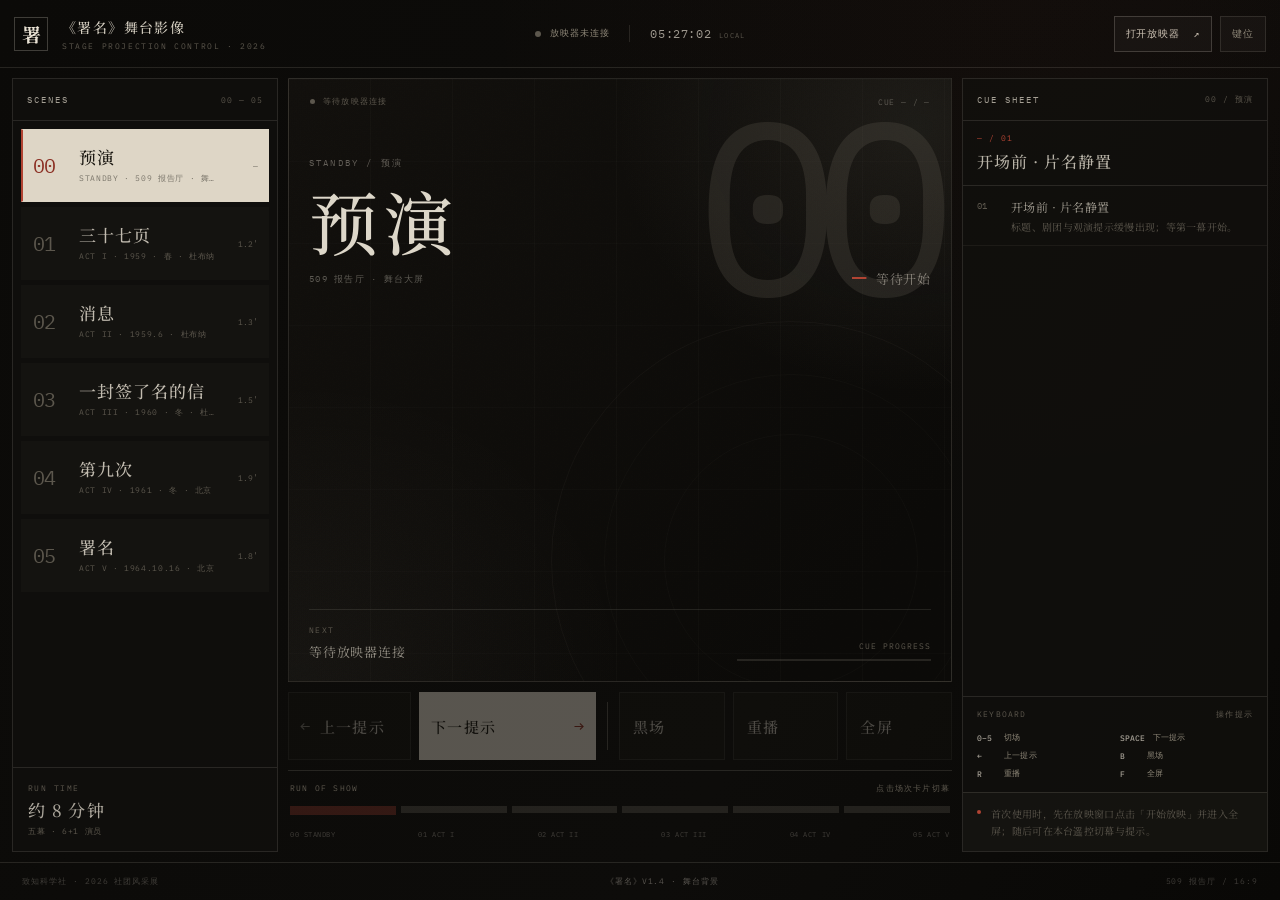
==== index.html @ f8283609 "test" ====
<!doctype html>
<html lang="zh-CN">
<head>
  <meta charset="utf-8" />
  <meta name="viewport" content="width=device-width, initial-scale=1" />
  <title>《署名》· 播控台</title>
  <link rel="stylesheet" href="css/console.css" />
</head>
<body>
  <div class="console-app">
    <header class="topbar">
      <div class="brand">
        <div class="brand-seal">署</div>
        <div class="brand-copy">
          <strong>《署名》舞台影像</strong>
          <span>STAGE PROJECTION CONTROL · 2026</span>
        </div>
      </div>

      <div class="topbar-center">
        <div class="connection" id="connection">
          <span class="connection-dot"></span>
          <span id="connectionLabel">放映器未连接</span>
        </div>
        <div class="topbar-rule"></div>
        <div class="clock">
          <span id="clock">--:--:--</span>
          <small>LOCAL</small>
        </div>
      </div>

      <div class="topbar-actions">
        <button class="ghost-btn" id="openStage" type="button">
          打开放映器
          <span>↗</span>
        </button>
        <button class="ghost-btn compact" id="helpToggle" type="button" aria-label="显示键盘操作">
          键位
        </button>
      </div>
    </header>

    <main class="workspace">
      <aside class="panel acts-panel">
        <div class="panel-head">
          <span class="panel-kicker">SCENES</span>
          <span class="panel-meta">00 — 05</span>
        </div>
        <div class="act-list" id="actList"></div>
        <div class="acts-foot">
          <span class="foot-label">RUN TIME</span>
          <strong>约 8 分钟</strong>
          <span class="foot-note">五幕 · 6+1 演员</span>
        </div>
      </aside>

      <section class="center-panel">
        <div class="monitor" id="monitor">
          <div class="monitor-grid"></div>
          <div class="monitor-noise"></div>
          <div class="monitor-head">
            <div class="monitor-status">
              <span class="live-dot" id="liveDot"></span>
              <span id="monitorStatus">等待放映器连接</span>
            </div>
            <div class="monitor-code" id="monitorCode">CUE — / —</div>
          </div>

          <div class="monitor-content">
            <div class="monitor-actno" id="monitorActNo">00</div>
            <div class="monitor-title-wrap">
              <div class="monitor-kicker" id="monitorKicker">STANDBY / 预演</div>
              <h1 class="monitor-title" id="monitorTitle">预演</h1>
              <div class="monitor-place" id="monitorPlace">509 报告厅 · 舞台大屏</div>
            </div>
            <div class="monitor-cue" id="monitorCue">
              <span class="monitor-cue-index">01</span>
              <span class="monitor-cue-label">场景待机</span>
            </div>
          </div>

          <div class="monitor-bottom">
            <div class="monitor-next">
              <span>NEXT</span>
              <strong id="nextCueLabel">等待放映器连接</strong>
            </div>
            <div class="monitor-progress">
              <span class="monitor-progress-label">CUE PROGRESS</span>
              <div class="progress-track"><span id="progressFill"></span></div>
            </div>
          </div>
        </div>

        <div class="transport">
          <button class="transport-btn" id="prevCue" type="button">
            <span class="transport-arrow">←</span>
            <span><strong>上一提示</strong><small>PREV CUE</small></span>
          </button>
          <button class="transport-btn primary" id="nextCue" type="button">
            <span><strong>下一提示</strong><small>NEXT CUE</small></span>
            <span class="transport-arrow">→</span>
          </button>
          <div class="transport-divider"></div>
          <button class="transport-btn small" id="blackout" type="button">
            <span><strong>黑场</strong><small>BLACKOUT · B</small></span>
          </button>
          <button class="transport-btn small" id="resetAct" type="button">
            <span><strong>重播</strong><small>RESTART · R</small></span>
          </button>
          <button class="transport-btn small" id="fullscreen" type="button">
            <span><strong>全屏</strong><small>FULLSCREEN · F</small></span>
          </button>
        </div>

        <div class="runline">
          <div class="runline-title">
            <span>RUN OF SHOW</span>
            <span id="runlineHint">点击场次卡片切幕</span>
          </div>
          <div class="runline-track" id="runlineTrack"></div>
        </div>
      </section>

      <aside class="panel cue-panel">
        <div class="panel-head">
          <span class="panel-kicker">CUE SHEET</span>
          <span class="panel-meta" id="cuePanelAct">00 / 预演</span>
        </div>
        <div class="cue-panel-current">
          <span class="cue-panel-index" id="cuePanelIndex">00 / 01</span>
          <strong id="cuePanelTitle">场景待机</strong>
        </div>
        <div class="cue-list" id="cueList"></div>
        <div class="key-help" id="keyHelp">
          <div class="key-help-head"><span>KEYBOARD</span><span>操作提示</span></div>
          <div class="key-grid">
            <span><b>0–5</b>切场</span>
            <span><b>SPACE</b>下一提示</span>
            <span><b>←</b>上一提示</span>
            <span><b>B</b>黑场</span>
            <span><b>R</b>重播</span>
            <span><b>F</b>全屏</span>
          </div>
        </div>
        <div class="cue-note">
          <span class="note-mark"></span>
          <p>首次使用时，先在放映窗口点击「开始放映」并进入全屏；随后可在本台遥控切幕与提示。</p>
        </div>
      </aside>
    </main>

    <footer class="footer">
      <span>致知科学社 · 2026 社团风采展</span>
      <span class="footer-center">《署名》V1.4 · 舞台背景</span>
      <span>509 报告厅 / 16:9</span>
    </footer>

    <div class="toast" id="toast"></div>
  </div>
  <script src="js/console.js"></script>
</body>
</html>
---- css/console.css ----
@font-face {
  font-family: "Noto Serif SC";
  src: url("../assets/fonts/subset/NotoSerifSC.woff2") format("woff2");
  font-weight: 200 900;
  font-style: normal;
  font-display: block;
}
@font-face {
  font-family: "Ma Shan Zheng";
  src: url("../assets/fonts/subset/MaShanZheng.woff2") format("woff2");
  font-weight: 400;
  font-style: normal;
  font-display: block;
}
@font-face {
  font-family: "IBM Plex Mono";
  src: url("../assets/fonts/subset/IBMPlexMono-Regular.woff2") format("woff2");
  font-weight: 400;
  font-style: normal;
  font-display: block;
}
@font-face {
  font-family: "IBM Plex Mono";
  src: url("../assets/fonts/subset/IBMPlexMono-Medium.woff2") format("woff2");
  font-weight: 500;
  font-style: normal;
  font-display: block;
}

:root {
  --bg: #0b0a08;
  --panel: #11100d;
  --panel-2: #15130f;
  --paper: #e4ddcf;
  --muted: #8e8778;
  --muted-2: #5c574d;
  --line: rgba(228, 221, 207, 0.12);
  --line-strong: rgba(228, 221, 207, 0.2);
  --red: #b14433;
  --red-deep: #8b2f23;
  --serif: "Noto Serif SC", "Songti SC", "SimSun", serif;
  --mono: "IBM Plex Mono", "Consolas", monospace;
  --hand: "Ma Shan Zheng", "KaiTi", serif;
  --ease: cubic-bezier(0.16, 1, 0.3, 1);
}

* {
  box-sizing: border-box;
}

html,
body {
  width: 100%;
  height: 100%;
  margin: 0;
  overflow: hidden;
  background: var(--bg);
}

body {
  color: var(--paper);
  font-family: var(--serif);
  -webkit-font-smoothing: antialiased;
}

button {
  padding: 0;
  color: inherit;
  border: 0;
  background: none;
  font: inherit;
  cursor: pointer;
}

.console-app {
  display: grid;
  grid-template-rows: 68px minmax(0, 1fr) 38px;
  width: 100vw;
  height: 100vh;
  background:
    radial-gradient(ellipse at 80% 0%, rgba(170, 62, 43, 0.04), transparent 38%),
    linear-gradient(120deg, #0b0a08, #0d0c0a 65%, #090806);
}

/* ---------- topbar ---------- */

.topbar {
  display: flex;
  align-items: center;
  justify-content: space-between;
  padding: 0 22px;
  border-bottom: 1px solid var(--line);
}
.brand {
  display: flex;
  align-items: center;
  gap: 14px;
  min-width: 280px;
}
.brand-seal {
  display: grid;
  place-items: center;
  width: 34px;
  height: 34px;
  color: #e8e1d3;
  border: 1px solid rgba(228, 221, 207, 0.24);
  font-family: var(--serif);
  font-size: 19px;
  font-weight: 700;
  line-height: 1;
}
.brand-copy {
  display: flex;
  flex-direction: column;
  gap: 4px;
}
.brand-copy strong {
  color: rgba(232, 225, 211, 0.9);
  font-size: 16px;
  font-weight: 500;
  letter-spacing: 0.1em;
}
.brand-copy span {
  color: var(--muted-2);
  font-family: var(--mono);
  font-size: 8px;
  letter-spacing: 0.2em;
}
.topbar-center {
  display: flex;
  align-items: center;
  justify-content: center;
  gap: 20px;
  color: var(--muted);
  font-family: var(--mono);
  font-size: 9px;
  letter-spacing: 0.1em;
}
.connection {
  display: flex;
  align-items: center;
  gap: 9px;
}
.connection-dot {
  width: 6px;
  height: 6px;
  border-radius: 50%;
  background: var(--muted-2);
  box-shadow: 0 0 0 rgba(74, 133, 91, 0);
  transition: background 0.3s ease, box-shadow 0.3s ease;
}
.connection.is-online .connection-dot {
  background: #6da27a;
  box-shadow: 0 0 12px rgba(109, 162, 122, 0.55);
}
.connection.is-online #connectionLabel {
  color: rgba(179, 200, 180, 0.72);
}
.topbar-rule {
  width: 1px;
  height: 17px;
  background: var(--line);
}
.clock {
  display: flex;
  align-items: baseline;
  gap: 8px;
}
.clock span {
  color: rgba(232, 225, 211, 0.66);
  font-family: var(--mono);
  font-size: 12px;
  letter-spacing: 0.05em;
}
.clock small {
  color: var(--muted-2);
  font-family: var(--mono);
  font-size: 7px;
  letter-spacing: 0.16em;
}
.topbar-actions {
  display: flex;
  align-items: center;
  justify-content: flex-end;
  gap: 8px;
  min-width: 280px;
}
.ghost-btn {
  display: inline-flex;
  align-items: center;
  gap: 14px;
  min-height: 36px;
  padding: 0 15px;
  color: rgba(229, 218, 201, 0.88);
  border: 1px solid rgba(228, 221, 207, 0.2);
  background: rgba(228, 221, 207, 0.03);
  font-family: var(--mono);
  font-size: 10px;
  letter-spacing: 0.08em;
  transition:
    background 0.22s ease,
    border-color 0.22s ease,
    color 0.22s ease;
}
.ghost-btn:hover {
  border-color: rgba(228, 221, 207, 0.5);
  background: rgba(228, 221, 207, 0.08);
}
.ghost-btn:focus-visible,
.transport-btn:focus-visible,
.act-card:focus-visible,
.cue-item:focus-visible {
  outline: 1px solid var(--red);
  outline-offset: 2px;
}
.ghost-btn.compact {
  padding: 0 11px;
  color: var(--muted);
  border-color: var(--line);
}
.ghost-btn.nudge {
  border-color: var(--red);
}

/* ---------- workspace ---------- */

.workspace {
  display: grid;
  grid-template-columns: 304px minmax(0, 1fr) 344px;
  gap: 14px;
  min-height: 0;
  padding: 14px 18px 12px;
}

.panel {
  min-height: 0;
  border: 1px solid var(--line);
  background: rgba(17, 16, 13, 0.8);
}
.panel-head {
  display: flex;
  align-items: center;
  justify-content: space-between;
  height: 42px;
  padding: 0 14px;
  border-bottom: 1px solid var(--line);
}
.panel-kicker {
  color: rgba(228, 221, 207, 0.7);
  font-family: var(--mono);
  font-size: 9px;
  letter-spacing: 0.22em;
}
.panel-meta {
  color: var(--muted-2);
  font-family: var(--mono);
  font-size: 8px;
  letter-spacing: 0.12em;
}

/* ---------- act list ---------- */

.acts-panel {
  display: flex;
  flex-direction: column;
}
.act-list {
  display: flex;
  flex-direction: column;
  gap: 5px;
  padding: 8px;
}
.act-card {
  position: relative;
  display: grid;
  grid-template-columns: 36px minmax(0, 1fr) 30px;
  gap: 10px;
  align-items: center;
  min-height: 73px;
  padding: 11px 10px;
  text-align: left;
  border: 1px solid transparent;
  border-left: 2px solid transparent;
  background: rgba(228, 221, 207, 0.018);
  transition:
    background 0.24s ease,
    border-color 0.24s ease,
    transform 0.24s var(--ease);
}
.act-card:hover {
  background: rgba(228, 221, 207, 0.055);
  border-color: rgba(228, 221, 207, 0.14);
}
.act-card.is-active {
  color: #1a1711;
  background: #ded6c6;
  border-color: #ded6c6;
  border-left-color: var(--red);
}
.act-card.is-active .act-no {
  color: var(--red-deep);
}
.act-card.is-active .act-sub,
.act-card.is-active .act-time {
  color: rgba(26, 23, 17, 0.5);
}
.act-no {
  color: var(--muted-2);
  font-family: var(--mono);
  font-size: 20px;
  font-weight: 400;
  letter-spacing: -0.05em;
  transition: color 0.24s ease;
}
.act-copy {
  display: flex;
  min-width: 0;
  flex-direction: column;
  gap: 5px;
}
.act-name {
  overflow: hidden;
  color: rgba(232, 225, 211, 0.82);
  font-family: var(--serif);
  font-size: 17px;
  font-weight: 500;
  line-height: 1.2;
  letter-spacing: 0.06em;
  text-overflow: ellipsis;
  white-space: nowrap;
}
.act-card.is-active .act-name {
  color: #1a1711;
}
.act-sub {
  overflow: hidden;
  color: var(--muted-2);
  font-family: var(--mono);
  font-size: 8px;
  line-height: 1.4;
  letter-spacing: 0.08em;
  text-overflow: ellipsis;
  white-space: nowrap;
}
.act-time {
  color: var(--muted-2);
  font-family: var(--mono);
  font-size: 8px;
  text-align: right;
  letter-spacing: 0.02em;
}
.act-live {
  position: absolute;
  right: 9px;
  top: 8px;
  display: none;
  width: 4px;
  height: 4px;
  border-radius: 50%;
  background: var(--red);
}
.act-card.is-live .act-live {
  display: block;
}
.acts-foot {
  display: flex;
  flex-direction: column;
  gap: 4px;
  margin-top: auto;
  padding: 15px 15px 14px;
  border-top: 1px solid var(--line);
}
.foot-label {
  color: var(--muted-2);
  font-family: var(--mono);
  font-size: 8px;
  letter-spacing: 0.18em;
}
.acts-foot strong {
  color: rgba(232, 225, 211, 0.72);
  font-size: 17px;
  font-weight: 500;
  letter-spacing: 0.08em;
}
.foot-note {
  color: var(--muted-2);
  font-family: var(--mono);
  font-size: 8px;
  letter-spacing: 0.08em;
}

/* ---------- center / monitor ---------- */

.center-panel {
  display: flex;
  min-width: 0;
  min-height: 0;
  flex-direction: column;
  gap: 10px;
}
.monitor {
  position: relative;
  flex: 1;
  min-height: 0;
  overflow: hidden;
  border: 1px solid var(--line);
  background:
    radial-gradient(ellipse at 95% 8%, var(--tone-soft, rgba(173, 52, 38, 0.12)), transparent 34%),
    radial-gradient(ellipse at 2% 100%, rgba(228, 221, 207, 0.035), transparent 36%),
    linear-gradient(130deg, #12100d, #0b0a08 86%);
}
.monitor::after {
  content: "";
  position: absolute;
  inset: 0;
  pointer-events: none;
  background-image: url("../assets/img/grain.svg");
  background-size: 300px;
  opacity: 0.08;
  mix-blend-mode: soft-light;
}
.monitor-grid {
  position: absolute;
  inset: 0;
  opacity: 0.4;
  background-image:
    linear-gradient(90deg, transparent 0 calc(100% - 1px), rgba(228, 221, 207, 0.05) calc(100% - 1px) 100%),
    linear-gradient(0deg, transparent 0 calc(100% - 1px), rgba(228, 221, 207, 0.04) calc(100% - 1px) 100%);
  background-size: 82px 82px;
  pointer-events: none;
}
.monitor-noise {
  position: absolute;
  right: -80px;
  bottom: -120px;
  width: 480px;
  height: 480px;
  border: 1px solid rgba(228, 221, 207, 0.06);
  border-radius: 50%;
  opacity: 0.6;
}
.monitor-noise::before,
.monitor-noise::after {
  content: "";
  position: absolute;
  border: 1px solid rgba(228, 221, 207, 0.04);
  border-radius: 50%;
}
.monitor-noise::before {
  inset: 52px;
}
.monitor-noise::after {
  inset: 112px;
}
.monitor-head {
  position: relative;
  z-index: 2;
  display: flex;
  align-items: center;
  justify-content: space-between;
  padding: 17px 21px 0;
  color: var(--muted-2);
  font-family: var(--mono);
  font-size: 8px;
  letter-spacing: 0.15em;
}
.monitor-status {
  display: flex;
  align-items: center;
  gap: 8px;
}
.live-dot {
  width: 5px;
  height: 5px;
  border-radius: 50%;
  background: var(--muted-2);
}
.monitor-status.is-live .live-dot {
  background: #6da27a;
  box-shadow: 0 0 10px rgba(109, 162, 122, 0.5);
}
.monitor-status.is-live {
  color: rgba(167, 189, 169, 0.65);
}
.monitor-code {
  color: rgba(228, 221, 207, 0.33);
  letter-spacing: 0.1em;
}
.monitor-content {
  position: relative;
  z-index: 2;
  display: flex;
  align-items: flex-end;
  justify-content: space-between;
  gap: 20px;
  padding: clamp(26px, 5.6vh, 60px) 30px 0;
}
.monitor-actno {
  position: absolute;
  right: 22px;
  top: 50%;
  color: var(--tone, rgba(228, 221, 207, 0.12));
  font-family: var(--mono);
  font-size: clamp(130px, 19vw, 280px);
  font-weight: 400;
  line-height: 0.72;
  letter-spacing: -0.12em;
  opacity: 0.16;
  pointer-events: none;
  transform: translateY(-50%);
}
.monitor-title-wrap {
  position: relative;
  z-index: 2;
  min-width: 0;
  padding-bottom: 16px;
}
.monitor-kicker {
  color: rgba(228, 221, 207, 0.38);
  font-family: var(--mono);
  font-size: 9px;
  letter-spacing: 0.24em;
}
.monitor-title {
  max-width: 680px;
  margin: 12px 0 0;
  color: rgba(237, 230, 216, 0.93);
  font-family: var(--serif);
  font-size: clamp(42px, 5.4vw, 76px);
  font-weight: 500;
  line-height: 1.1;
  letter-spacing: 0.08em;
}
.monitor-place {
  margin-top: 15px;
  color: rgba(228, 221, 207, 0.36);
  font-family: var(--mono);
  font-size: 9px;
  letter-spacing: 0.14em;
}
.monitor-cue {
  position: relative;
  z-index: 2;
  display: flex;
  max-width: 260px;
  align-items: flex-end;
  gap: 11px;
  padding-bottom: 14px;
  text-align: right;
}
.monitor-cue-index {
  color: var(--red);
  font-family: var(--mono);
  font-size: 24px;
  line-height: 1;
  letter-spacing: -0.06em;
}
.monitor-cue-label {
  color: rgba(228, 221, 207, 0.52);
  font-family: var(--serif);
  font-size: 13px;
  line-height: 1.5;
  letter-spacing: 0.06em;
}
.monitor-bottom {
  position: absolute;
  left: 30px;
  right: 30px;
  bottom: 20px;
  z-index: 2;
  display: flex;
  align-items: flex-end;
  justify-content: space-between;
  gap: 40px;
  padding-top: 15px;
  border-top: 1px solid rgba(228, 221, 207, 0.11);
}
.monitor-next {
  max-width: 62%;
  display: flex;
  flex-direction: column;
  gap: 7px;
}
.monitor-next span {
  color: var(--muted-2);
  font-family: var(--mono);
  font-size: 8px;
  letter-spacing: 0.18em;
}
.monitor-next strong {
  overflow: hidden;
  color: rgba(228, 221, 207, 0.6);
  font-family: var(--serif);
  font-size: 13px;
  font-weight: 400;
  letter-spacing: 0.06em;
  text-overflow: ellipsis;
  white-space: nowrap;
}
.monitor-progress {
  display: flex;
  width: 194px;
  flex-direction: column;
  gap: 8px;
}
.monitor-progress-label {
  color: var(--muted-2);
  font-family: var(--mono);
  font-size: 8px;
  letter-spacing: 0.12em;
  text-align: right;
}
.progress-track {
  width: 100%;
  height: 2px;
  background: rgba(228, 221, 207, 0.12);
}
.progress-track span {
  display: block;
  width: 0%;
  height: 100%;
  background: var(--red);
  transition: width 0.6s var(--ease);
}

/* ---------- transport ---------- */

.transport {
  display: flex;
  gap: 8px;
  min-height: 68px;
}
.transport-btn {
  display: flex;
  align-items: center;
  gap: 18px;
  padding: 0 18px;
  border: 1px solid var(--line);
  background: rgba(228, 221, 207, 0.025);
  color: rgba(232, 225, 211, 0.8);
  text-align: left;
  transition:
    background 0.2s ease,
    border-color 0.2s ease,
    color 0.2s ease;
}
.transport-btn:hover {
  border-color: rgba(228, 221, 207, 0.32);
  background: rgba(228, 221, 207, 0.06);
}
.transport-btn strong {
  display: block;
  font-family: var(--serif);
  font-size: 15px;
  font-weight: 500;
  letter-spacing: 0.08em;
  white-space: nowrap;
}
.transport-btn small {
  display: block;
  margin-top: 5px;
  color: var(--muted-2);
  font-family: var(--mono);
  font-size: 7px;
  letter-spacing: 0.12em;
  white-space: nowrap;
}
.transport-btn.primary {
  flex: 1.42;
  justify-content: space-between;
  color: #17140f;
  background: #e1d9ca;
  border-color: #e1d9ca;
}
.transport-btn.primary small {
  color: rgba(23, 20, 15, 0.44);
}
.transport-btn.primary:hover {
  background: #f0e8d9;
  border-color: #f0e8d9;
}
.transport-btn.primary .transport-arrow {
  color: var(--red-deep);
}
.transport-btn:not(.primary):not(.small) {
  flex: 0.92;
}
.transport-btn.small {
  flex: 0.72;
  padding: 0 13px;
}
.transport-arrow {
  color: rgba(228, 221, 207, 0.5);
  font-family: var(--mono);
  font-size: 17px;
  font-weight: 400;
}
.transport-divider {
  width: 1px;
  margin: 10px 3px;
  background: var(--line);
}
.transport-btn.is-on {
  color: #e8dfd0;
  border-color: rgba(177, 68, 51, 0.6);
  background: rgba(177, 68, 51, 0.12);
}
.transport-btn:disabled {
  cursor: default;
  opacity: 0.36;
}

/* ---------- runline ---------- */

.runline {
  min-height: 82px;
  padding: 12px 2px 0;
  border-top: 1px solid var(--line);
}
.runline-title {
  display: flex;
  justify-content: space-between;
  color: var(--muted-2);
  font-family: var(--mono);
  font-size: 8px;
  letter-spacing: 0.15em;
}
.runline-hint {
  color: rgba(228, 221, 207, 0.28);
}
.runline-track {
  display: flex;
  gap: 5px;
  margin-top: 12px;
}
.runline-step {
  position: relative;
  flex: 1;
  height: 7px;
  padding: 0;
  overflow: hidden;
  background: rgba(228, 221, 207, 0.1);
  transition:
    background 0.3s ease,
    height 0.3s ease;
}
.runline-step .step-fill {
  display: block;
  width: 0%;
  height: 100%;
  background: rgba(228, 221, 207, 0.45);
  transition: width 0.5s var(--ease);
}
.runline-step.is-past .step-fill {
  width: 100%;
  background: rgba(228, 221, 207, 0.3);
}
.runline-step.is-active {
  height: 9px;
  background: rgba(177, 68, 51, 0.24);
}
.runline-step.is-active .step-fill {
  width: 100%;
  background: var(--red);
}
.runline-step span {
  position: absolute;
  left: 0;
  top: 14px;
  color: transparent;
  font-family: var(--mono);
  font-size: 7px;
}
.runline-labels {
  display: flex;
  justify-content: space-between;
  margin-top: 15px;
  color: rgba(228, 221, 207, 0.24);
  font-family: var(--mono);
  font-size: 7px;
  letter-spacing: 0.08em;
}

/* ---------- cue panel ---------- */

.cue-panel {
  display: flex;
  flex-direction: column;
  min-height: 0;
}
.cue-panel-current {
  min-height: 63px;
  padding: 12px 14px;
  border-bottom: 1px solid var(--line);
}
.cue-panel-index {
  display: block;
  color: var(--red);
  font-family: var(--mono);
  font-size: 8px;
  letter-spacing: 0.12em;
}
.cue-panel-current strong {
  display: block;
  overflow: hidden;
  margin-top: 7px;
  color: rgba(232, 225, 211, 0.78);
  font-family: var(--serif);
  font-size: 16px;
  font-weight: 500;
  letter-spacing: 0.06em;
  text-overflow: ellipsis;
  white-space: nowrap;
}
.cue-list {
  flex: 1;
  min-height: 118px;
  overflow-y: auto;
  scrollbar-width: thin;
  scrollbar-color: rgba(228, 221, 207, 0.15) transparent;
}
.cue-list::-webkit-scrollbar {
  width: 4px;
}
.cue-list::-webkit-scrollbar-thumb {
  background: rgba(228, 221, 207, 0.15);
}
.cue-item {
  display: grid;
  width: 100%;
  grid-template-columns: 24px minmax(0, 1fr);
  gap: 10px;
  padding: 11px 14px;
  text-align: left;
  border-top: 1px solid transparent;
  border-bottom: 1px solid rgba(228, 221, 207, 0.06);
  transition:
    background 0.2s ease,
    border-color 0.2s ease;
}
.cue-item:hover {
  background: rgba(228, 221, 207, 0.045);
}
.cue-item.is-active {
  border-left: 2px solid var(--red);
  background: rgba(177, 68, 51, 0.08);
}
.cue-num {
  padding-top: 2px;
  color: var(--muted-2);
  font-family: var(--mono);
  font-size: 9px;
}
.cue-item.is-active .cue-num {
  color: var(--red);
}
.cue-copy {
  display: flex;
  min-width: 0;
  flex-direction: column;
  gap: 4px;
}
.cue-copy strong {
  overflow: hidden;
  color: rgba(228, 221, 207, 0.7);
  font-family: var(--serif);
  font-size: 12px;
  font-weight: 400;
  letter-spacing: 0.04em;
  text-overflow: ellipsis;
  white-space: nowrap;
}
.cue-copy small {
  overflow: hidden;
  color: var(--muted-2);
  font-family: var(--serif);
  font-size: 10px;
  line-height: 1.5;
  letter-spacing: 0.03em;
  text-overflow: ellipsis;
  white-space: nowrap;
}
.cue-item.is-active .cue-copy strong {
  color: rgba(241, 232, 218, 0.9);
}
.key-help {
  padding: 12px 14px 13px;
  border-top: 1px solid var(--line);
}
.key-help-head {
  display: flex;
  justify-content: space-between;
  color: var(--muted-2);
  font-family: var(--mono);
  font-size: 8px;
  letter-spacing: 0.15em;
}
.key-grid {
  display: grid;
  grid-template-columns: 1fr 1fr;
  gap: 7px 9px;
  margin-top: 12px;
  color: var(--muted);
  font-family: var(--mono);
  font-size: 8px;
  letter-spacing: 0.03em;
}
.key-grid span {
  display: flex;
  align-items: center;
  gap: 7px;
  white-space: nowrap;
}
.key-grid b {
  display: inline-block;
  min-width: 20px;
  color: rgba(228, 221, 207, 0.7);
  font-weight: 500;
  font-size: 8px;
}
.cue-note {
  display: flex;
  gap: 10px;
  padding: 12px 14px;
  border-top: 1px solid var(--line);
  background: rgba(228, 221, 207, 0.018);
}
.note-mark {
  flex: 0 0 auto;
  width: 4px;
  height: 4px;
  margin-top: 5px;
  border-radius: 50%;
  background: var(--red);
}
.cue-note p {
  margin: 0;
  color: var(--muted-2);
  font-family: var(--serif);
  font-size: 10px;
  line-height: 1.7;
  letter-spacing: 0.03em;
}

/* ---------- footer ---------- */

.footer {
  display: flex;
  align-items: center;
  justify-content: space-between;
  padding: 0 22px;
  border-top: 1px solid var(--line);
  color: rgba(228, 221, 207, 0.24);
  font-family: var(--mono);
  font-size: 8px;
  letter-spacing: 0.12em;
}
.footer-center {
  color: rgba(228, 221, 207, 0.34);
}

/* ---------- toast ---------- */

.toast {
  position: fixed;
  left: 50%;
  bottom: 48px;
  z-index: 100;
  padding: 9px 15px;
  color: rgba(18, 16, 12, 0.9);
  background: #e3dbcb;
  font-family: var(--mono);
  font-size: 10px;
  letter-spacing: 0.06em;
  opacity: 0;
  transform: translate(-50%, 10px);
  transition:
    opacity 0.25s ease,
    transform 0.25s var(--ease);
  pointer-events: none;
}
.toast.is-visible {
  opacity: 1;
  transform: translate(-50%, 0);
}

/* ---------- responsive ---------- */

@media (max-width: 1280px) {
  .workspace {
    grid-template-columns: 266px minmax(0, 1fr) 306px;
    gap: 10px;
    padding: 10px 12px;
  }
  .topbar {
    padding: 0 14px;
  }
  .brand-copy strong {
    font-size: 14px;
  }
  .ghost-btn {
    padding: 0 11px;
  }
  .transport-btn {
    padding: 0 11px;
    gap: 10px;
  }
  .transport-btn small {
    display: none;
  }
  .monitor-content {
    padding-left: 20px;
    padding-right: 20px;
  }
  .monitor-bottom {
    left: 20px;
    right: 20px;
  }
}

@media (max-width: 1060px) {
  body {
    overflow: auto;
  }
  .console-app {
    height: auto;
    min-height: 100vh;
    grid-template-rows: 64px auto 34px;
  }
  .topbar-center {
    display: none;
  }
  .workspace {
    grid-template-columns: 240px minmax(0, 1fr);
    min-height: 720px;
  }
  .cue-panel {
    display: none;
  }
  .transport-btn.small {
    display: none;
  }
}

@media (max-height: 800px) and (min-width: 1061px) {
  .console-app {
    grid-template-rows: 60px minmax(0, 1fr) 31px;
  }
  .workspace {
    padding-top: 10px;
    padding-bottom: 8px;
    gap: 9px;
  }
  .act-card {
    min-height: 65px;
    padding: 8px 9px;
  }
  .act-list {
    gap: 3px;
    padding: 6px;
  }
  .panel-head {
    height: 36px;
  }
  .acts-foot {
    padding-top: 10px;
    padding-bottom: 10px;
  }
  .monitor-content {
    padding-top: 24px;
  }
  .monitor-title {
    font-size: 48px;
  }
  .transport {
    min-height: 58px;
  }
  .runline {
    min-height: 69px;
    padding-top: 8px;
  }
  .cue-panel-current {
    min-height: 54px;
    padding: 9px 12px;
  }
  .cue-item {
    padding: 8px 12px;
  }
  .key-help {
    padding: 9px 12px;
  }
  .cue-note {
    padding: 9px 12px;
  }
}
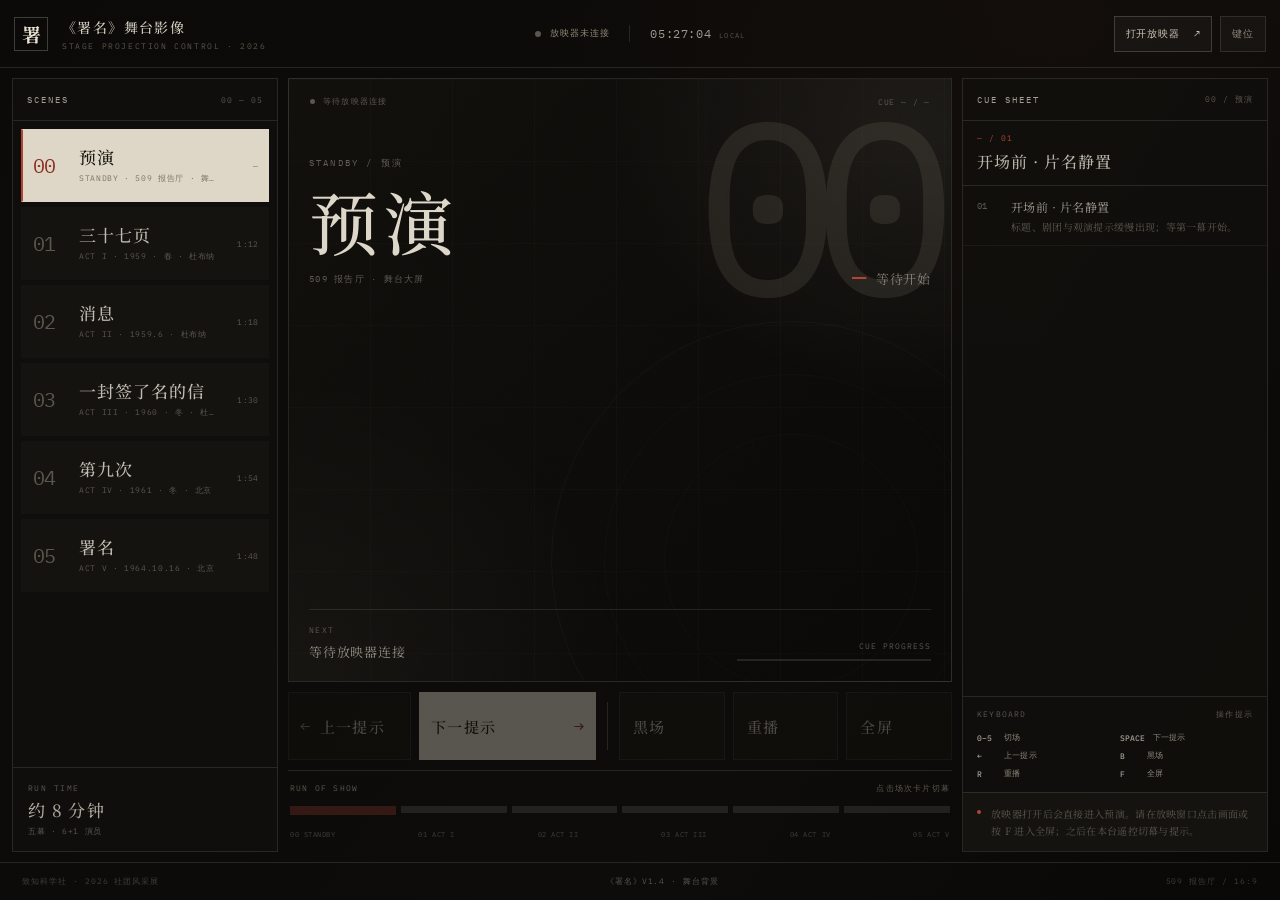
==== commit e5dd0687: "m1" ====
--- a/index.html
+++ b/index.html
@@ -4,6 +4,8 @@
   <meta charset="utf-8" />
   <meta name="viewport" content="width=device-width, initial-scale=1" />
   <title>《署名》· 播控台</title>
+  <link rel="preload" href="assets/fonts/subset/NotoSerifSC.woff2" as="font" type="font/woff2" crossorigin />
+  <link rel="preload" href="assets/fonts/subset/MaShanZheng.woff2" as="font" type="font/woff2" crossorigin />
   <link rel="stylesheet" href="css/console.css" />
 </head>
 <body>
@@ -144,7 +146,7 @@
         </div>
         <div class="cue-note">
           <span class="note-mark"></span>
-          <p>首次使用时，先在放映窗口点击「开始放映」并进入全屏；随后可在本台遥控切幕与提示。</p>
+          <p>放映器打开后会直接进入预演。请在放映窗口点击画面或按 F 进入全屏；之后在本台遥控切幕与提示。</p>
         </div>
       </aside>
     </main>
--- a/css/console.css
+++ b/css/console.css
@@ -14,14 +14,14 @@
 }
 @font-face {
   font-family: "IBM Plex Mono";
-  src: url("../assets/fonts/subset/IBMPlexMono-Regular.woff2") format("woff2");
+  src: url("../assets/fonts/IBMPlexMono-Regular.ttf") format("truetype");
   font-weight: 400;
   font-style: normal;
   font-display: block;
 }
 @font-face {
   font-family: "IBM Plex Mono";
-  src: url("../assets/fonts/subset/IBMPlexMono-Medium.woff2") format("woff2");
+  src: url("../assets/fonts/IBMPlexMono-Medium.ttf") format("truetype");
   font-weight: 500;
   font-style: normal;
   font-display: block;
@@ -1090,6 +1090,9 @@
     padding: 9px 12px;
   }
   .cue-note {
-    padding: 9px 12px;
-  }
-}
+    display: none;
+  }
+  .cue-panel {
+    overflow: hidden;
+  }
+}
